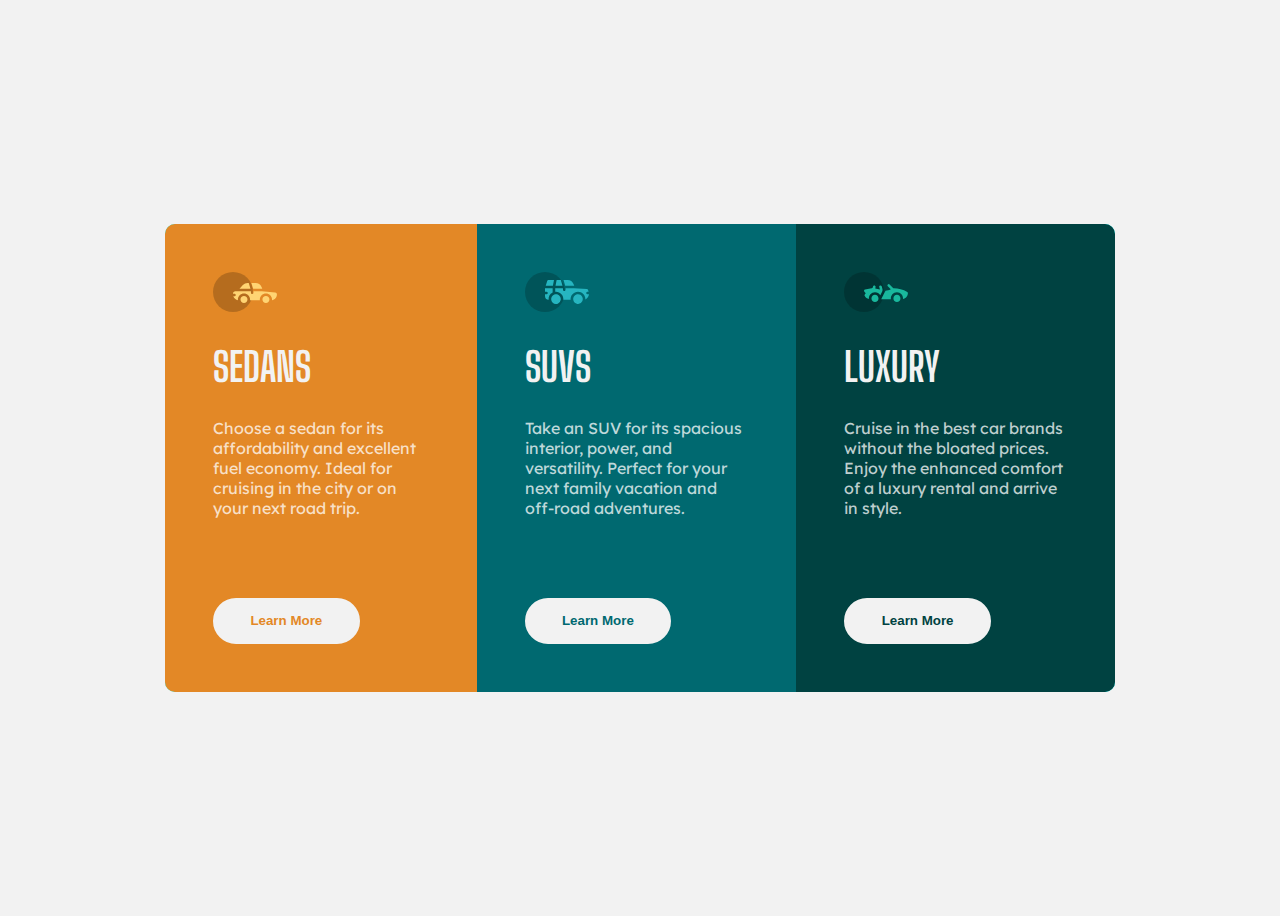
==== index.html @ c76a6405 "Add all files from old code" ====
<!DOCTYPE html>
<html lang="en">
<head>
    <meta charset="UTF-8">
    <meta http-equiv="X-UA-Compatible" content="IE=edge">
    <meta name="viewport" content="width=device-width, initial-scale=1.0">
    <link rel="stylesheet" href="style.css">
    <title>3-column preview card component</title>
</head>
<body>
    <div class="container">
        <ul>
            <li class="sedan">
                <img src="images/icon-sedans.svg" alt="sedan car icon">
                <h1>SEDANS</h1>
                <p>Choose a sedan for its affordability and excellent fuel economy. Ideal for cruising in the city or on your next road trip.</p>
                <button>Learn More</button>
            </li>
            <li class="suv">
                <img src="images/icon-suvs.svg" alt="suv car icon">
                <h1>SUVS</h1>
                <p>Take an SUV for its spacious interior, power, and versatility. Perfect for your next family vacation and off-road adventures.</p>
                <button>Learn More</button>
            </li>
            <li class="luxury">
                <img src="images/icon-luxury.svg" alt="luxury car icon">
                <h1>LUXURY</h1>
                <p>Cruise in the best car brands without the bloated prices. Enjoy the enhanced comfort of a luxury rental and arrive in style.</p>
                <button>Learn More</button>
            </li>
        </ul>
    </div>
</body>
</html>
---- style.css ----
@import url('https://fonts.googleapis.com/css2?family=Big+Shoulders+Display:wght@700&family=Lexend+Deca&display=swap');

:root {
    --Bright-orange: hsl(31, 77%, 52%);
    --Dark-cyan: hsl(184, 100%, 22%);
    --Very-dark-cyan: hsl(179, 100%, 13%);
    --Very-light-gray: hsl(0, 0%, 95%);
    --Transparent-white: hsla(0, 0%, 100%, 0.75);
} 


body {
    font-family: 'Lexend Deca', sans-serif;
    background-color: var(--Very-light-gray);
    min-height: 100vh;
    display: flex;
    align-items: center;
    justify-content: center;
}

.container {
    display: flex;
    justify-content: center;
    align-items: center;
    max-width: 950px;
}

ul {
    display: block;
    margin: 0;
    padding: 0;
    list-style: none;
    display: flex;
    background-color: aqua;
    border-radius: 10px;
}

li {
    padding: 3rem;
}

.sedan {
    background-color: var(--Bright-orange);
    border-radius: 10px 0 0 10px;
}

.sedan button {
    color: var(--Bright-orange);
}

.suv {
    background-color: var(--Dark-cyan);
}

.suv button {
    color: var(--Dark-cyan);
}

.luxury {
    background-color: var(--Very-dark-cyan);
    border-radius: 0 10px 10px 0;
}

.luxury button {
    color: var(--Very-dark-cyan);
}


h1 {
    font-family: 'Big Shoulders Display', cursive;
    font-size: 2.5em;
    font-weight: 700;
    color: var(--Very-light-gray);
}

p {
    color: var(--Transparent-white);
}

button {
    background: var(--Very-light-gray);
    border: 2px solid var(--Very-light-gray);
    font-size: bold;
    font-weight: bold;
    border-radius: 50vh;
    padding: 1em;
    width: 11em;
    margin-top: 4rem;
    cursor: pointer;
}

button:hover {
    color: var(--Very-light-gray);
    background-color: transparent;
}
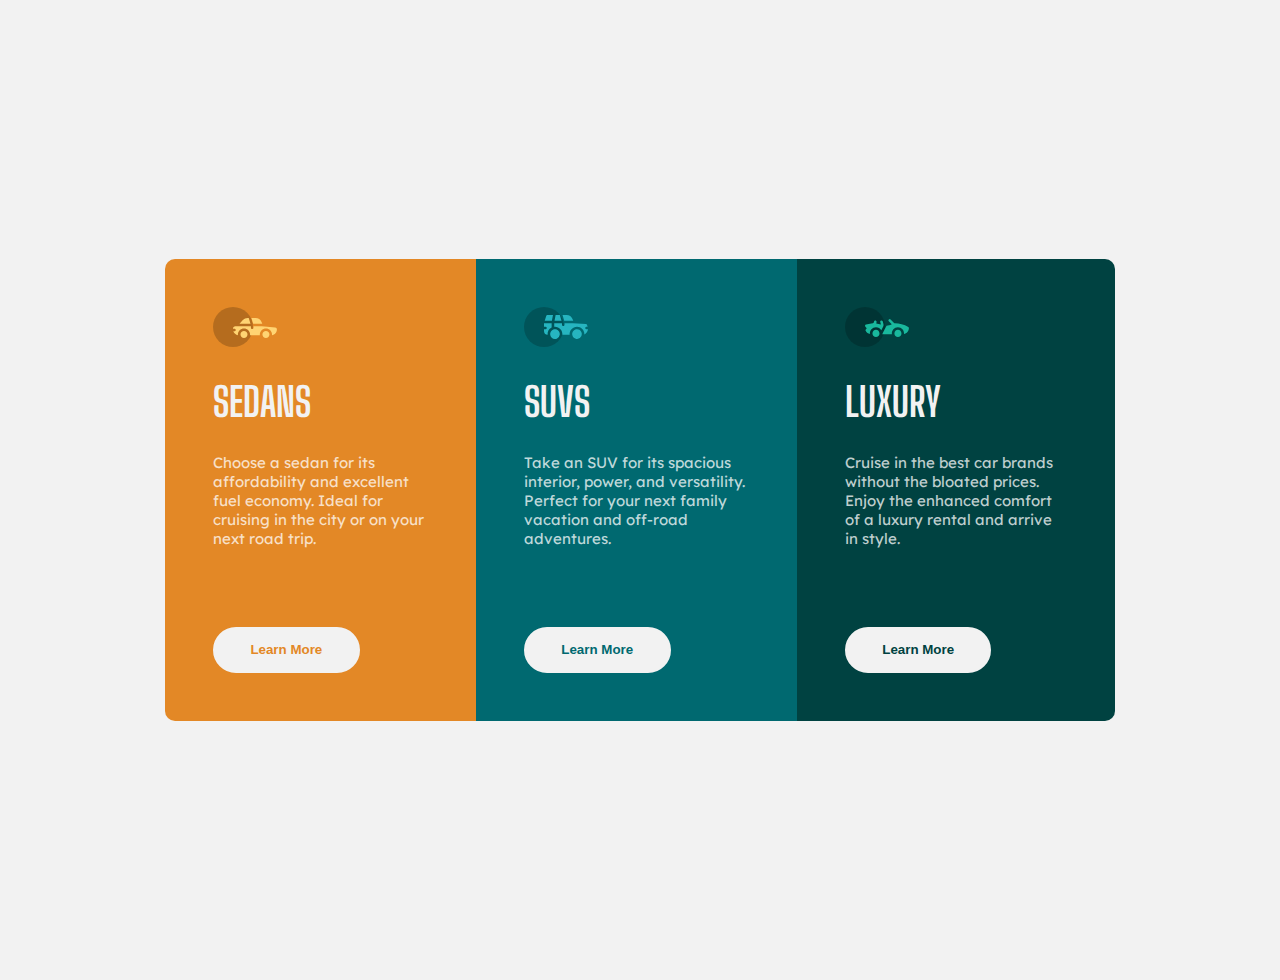
==== commit 4700d114: "Improve flex page" ====
--- a/index.html
+++ b/index.html
@@ -8,7 +8,7 @@
     <title>3-column preview card component</title>
 </head>
 <body>
-    <div class="container">
+    <main class="container">
         <ul>
             <li class="sedan">
                 <img src="images/icon-sedans.svg" alt="sedan car icon">
@@ -29,6 +29,6 @@
                 <button>Learn More</button>
             </li>
         </ul>
-    </div>
+    </main>
 </body>
 </html>--- a/style.css
+++ b/style.css
@@ -12,17 +12,20 @@
 body {
     font-family: 'Lexend Deca', sans-serif;
     background-color: var(--Very-light-gray);
-    min-height: 100vh;
+    height: 100vh;
     display: flex;
     align-items: center;
-    justify-content: center;
+    justify-content: center;
+    padding: 2rem;
 }
 
 .container {
     display: flex;
     justify-content: center;
     align-items: center;
-    max-width: 950px;
+    max-width: 950px;
+    border-radius: 10px;
+    overflow: hidden;
 }
 
 ul {
@@ -31,7 +34,6 @@
     padding: 0;
     list-style: none;
     display: flex;
-    background-color: aqua;
     border-radius: 10px;
 }
 
@@ -41,7 +43,6 @@
 
 .sedan {
     background-color: var(--Bright-orange);
-    border-radius: 10px 0 0 10px;
 }
 
 .sedan button {
@@ -58,7 +59,6 @@
 
 .luxury {
     background-color: var(--Very-dark-cyan);
-    border-radius: 0 10px 10px 0;
 }
 
 .luxury button {
@@ -74,7 +74,8 @@
 }
 
 p {
-    color: var(--Transparent-white);
+    color: var(--Transparent-white);
+    font-size: 15px;
 }
 
 button {
@@ -86,10 +87,21 @@
     padding: 1em;
     width: 11em;
     margin-top: 4rem;
-    cursor: pointer;
+    cursor: pointer;
+    transition: background-color 100ms ease-in-out;
 }
 
 button:hover {
     color: var(--Very-light-gray);
     background-color: transparent;
+}
+
+@media (max-width: 750px) {  
+  .container {
+    max-width: 450px;
+    
+  }
+  ul {
+    flex-direction: column;
+  }
 }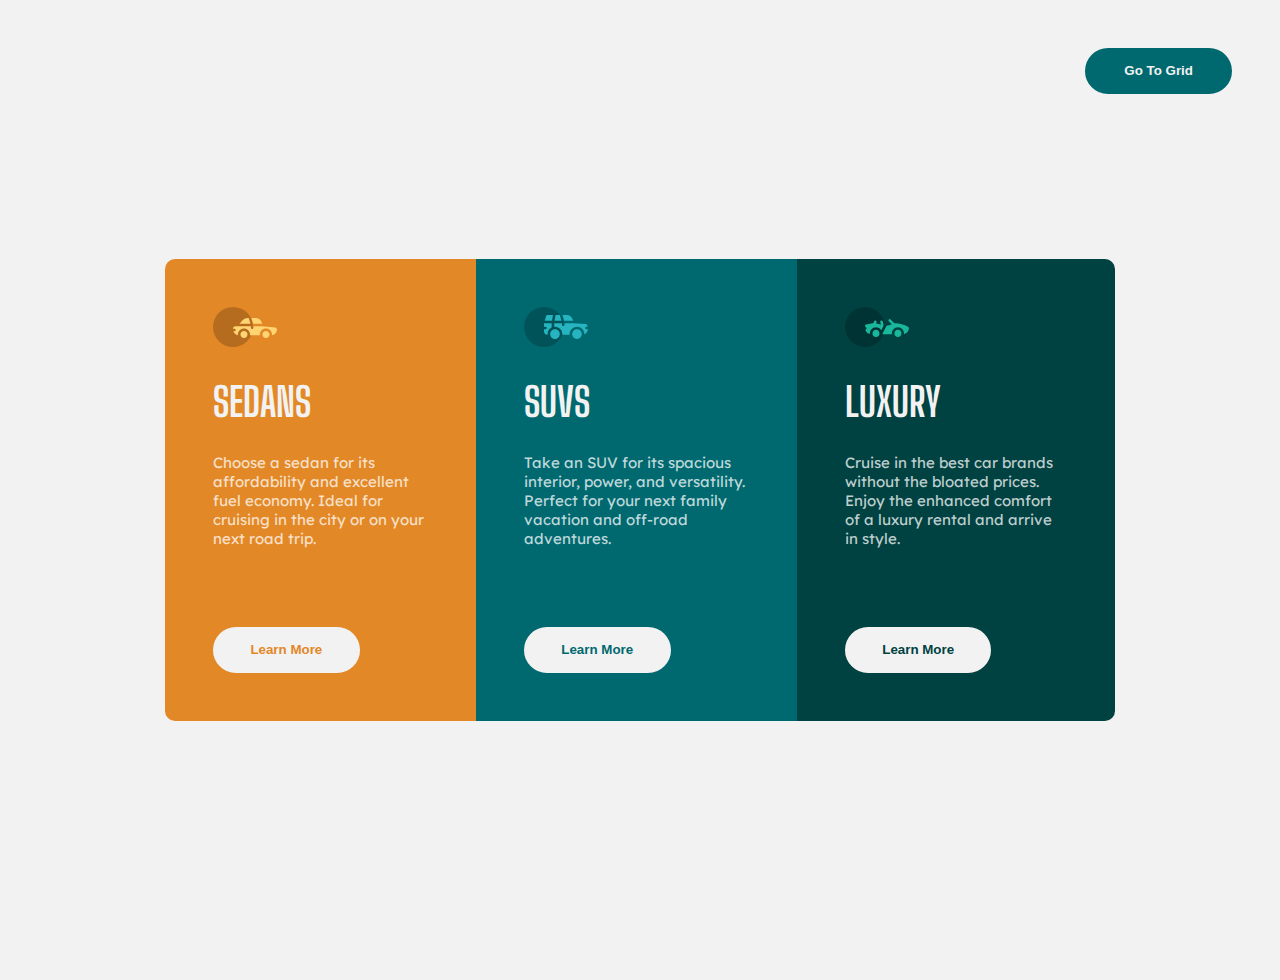
==== commit 45f115d3: "Include a navigation button" ====
--- a/index.html
+++ b/index.html
@@ -7,7 +7,8 @@
     <link rel="stylesheet" href="style.css">
     <title>3-column preview card component</title>
 </head>
-<body>
+<body>
+    <a href="grid/grid.html"> <button class="nav-btn">Go To Grid</button> </a>
     <main class="container">
         <ul>
             <li class="sedan">
--- a/style.css
+++ b/style.css
@@ -17,6 +17,19 @@
     align-items: center;
     justify-content: center;
     padding: 2rem;
+}
+
+.nav-btn {
+  position: fixed;
+  top: -1rem;
+  right: 3rem;
+  color: var(--Very-light-gray);
+  background: var(--Dark-cyan);
+  border-color: var(--Dark-cyan);
+}
+
+.nav-btn:hover {
+  color: var(--Dark-cyan);
 }
 
 .container {
